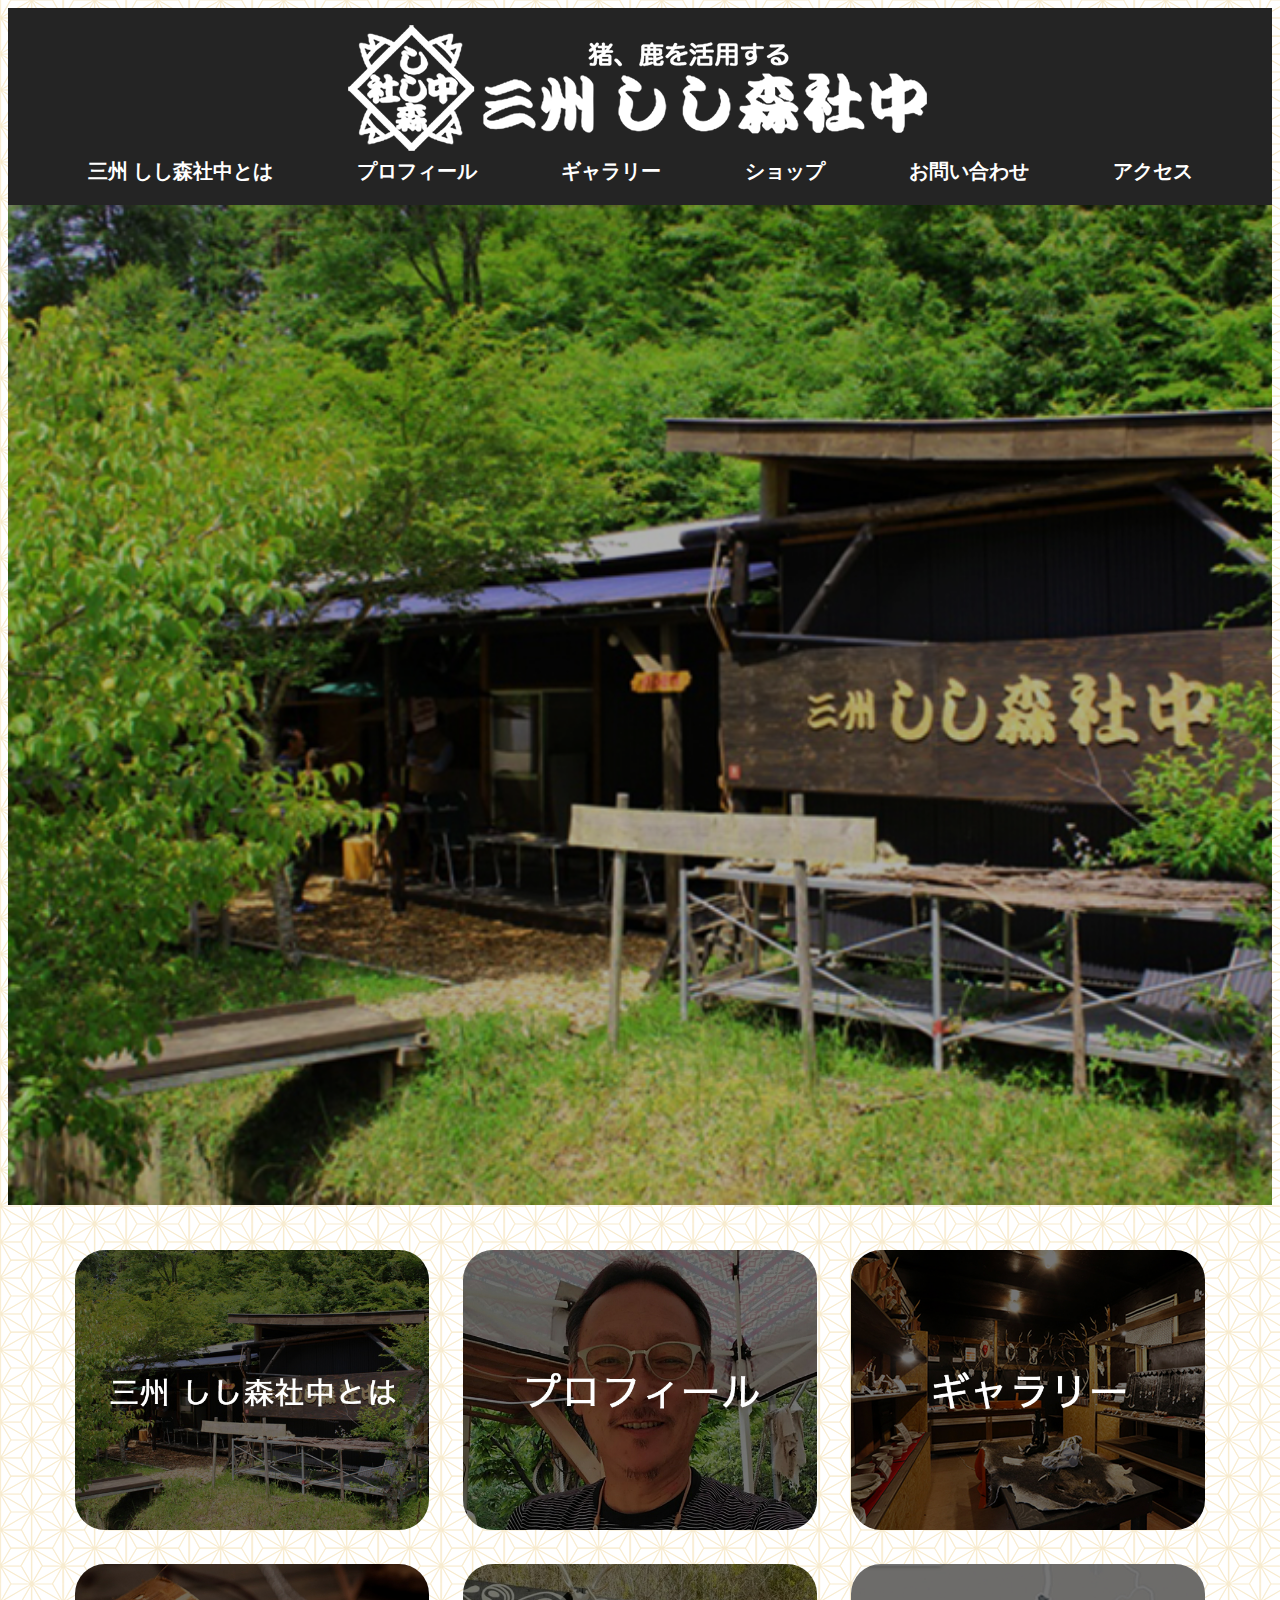
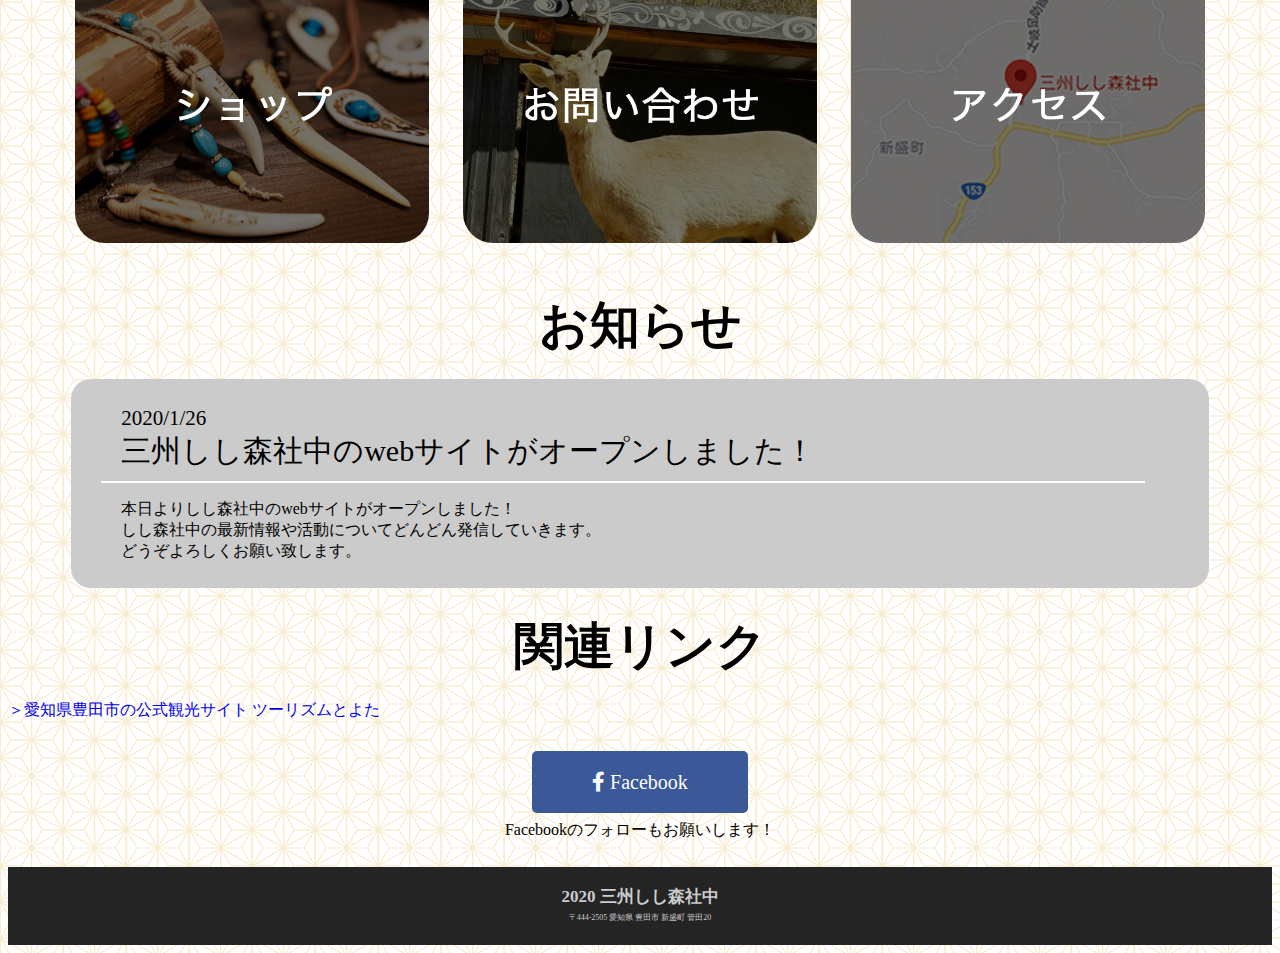
==== index.html @ e85ffc2b "Update index.html" ====
<!DOCTYPE html>
<html>
  <head>
    <meta charset="utf-8">
    <meta name="viewport" content="width=device-width, initial-scale=1.0">
    <title>三州しし森社中</title>
    <link rel="stylesheet" href="top.css">
    <link rel="stylesheet" href="top-responsive.css">
    <style>
		a {
			text-decoration: none ;
		}
	  </style>
    <link href="https://use.fontawesome.com/releases/v5.6.1/css/all.css" rel="stylesheet">
  </head>

  <body>
<!-- ヘッダー -->
    <div class="header">
      <div class="sisimori">
        <img src="sisimori-rogo.png">
      </div>
      <div class="menu">
        <a href="1-about/index.html">三州 しし森社中とは</a>
        <a href="3-profile/index.html">プロフィール</a>
        <a href="4-garaly/index.html">ギャラリー</a>
        <a href="5-shop/index.html">ショップ</a>
        <a href="6-mail/index.html">お問い合わせ</a>
	<a href="7-access/index.html">アクセス</a>
      </div>
    </div>

<!-- しし森トップ画像 -->

    <div class="main">
      <div class="black"></div>
    </div>

<!-- クリックアイコン画像 -->

    <div class="icon-container">
      <a href="1-about/index.html"><img src="icon-1.jpg" alt="#" class="top"></a>
      <a href="3-profile/index.html"><img src="icon-2.jpg" alt="#" class="top"></a>
      <a href="4-garaly/index.html"><img src="icon-3.jpg" alt="#" class="top"></a>
      <a href="5-shop/index.html"><img src="icon-4.jpg" alt="#" class="top"></a>
      <a href="6-mail/index.html"><img src="icon-5.jpg" alt="#" class="top"></a>
      <a href="7-access/index.html"><img src="icon-7.jpg" alt="#" class="top"></a>
    </div>


<!-- お知らせ欄 -->

    <div class="topic">
      <h1 class="title">お知らせ</h1>
      <!-- お知らせ1 -->
      <div class="topics">
         <div class="topic-block">
           <div class="topic-top">
             <p class="top-day">2020/1/26</p>
             <p class="top-title">三州しし森社中のwebサイトがオープンしました！</p>
           </div>
           <div class="topic-text">
             <p class="text">本日よりしし森社中のwebサイトがオープンしました！<br>しし森社中の最新情報や活動についてどんどん発信していきます。<br>どうぞよろしくお願い致します。<br></p>
           </div>
         </div>
      </div>
	    
<!-- 関連リンク -->
      <div class="rink">
       <h1 class="title">関連リンク</h1>
         <a href="https://www.tourismtoyota.jp/spots/detail/1694/">＞愛知県豊田市の公式観光サイト ツーリズムとよた</a>
      </div>    
	    
<!-- フッダー -->
    <div class="Facebook-icon">
      <a href="https://m.facebook.com/sisimori.inosika/" class="Facebook"><i class="fab fa-facebook-f"></i>  Facebook</a>
      <p>Facebookのフォローもお願いします！</p>
    </div>
    <div class="footer">
      <h1>2020 三州しし森社中</h1>
      <p>〒444-2505 愛知県 豊田市 新盛町 管田20</p>
    </div>

  </body>
---- top.css ----
body{
  background-image:url(和柄背景.png);
}
.main{
  background-image:url(top-img.jpg);
  background-size:cover;
  height:1000px;
}
.black{
  background-color:rgba(0,0,0,0.3);
  height:1000px;
}
/*　ヘッダー　*/
.header{
  background-color:#242424;
}

.sisimori{
  text-align: center;
  padding-top:15px;
}
.menu{
  text-align: center;
  padding:0px 0 20px 0;
}
.menu a{
  color:white;
  font-size: 20px;
  margin:0 40px;
  font-weight: bold;

}

/*　アイコンクリック画像　*/
.icon-container{
  text-align: center;
  margin:30px 0;
}
.icon-container img{
  width:28%;
  border-radius: 30px;
  margin:15px;
}
.icon-container img:hover{
  opacity:0.7;
}


/*　トピック　*/
.title{
  text-align: center;
  font-size: 50px;
  margin:0px 0 20px 0;
}
.topics{
  margin-bottom:25px;
}
.topic-block{
  background-color:#cbcbcb;
  border-radius: 20px;
  margin:auto;
  width:90%;
  padding:10px 0;
  margin-bottom:15px;
}
.topic-top{
  border-bottom:2px solid white;
  width:90%;
  padding-left:20px;
  padding-bottom:5px;
  margin-left:30px;
}
.topic-top p{
  margin:0px;
}
.top-day{
  font-size:21px;
  padding:17px 50px 0px 0px;
}
.top-title{
  font-size:30px;
  padding:0px 0 4px 0px;
}
.topic-text{
  padding-left:50px;
}

/*フッダー*/
.footer{
  background-color:#242424;
  color: #cbcbcb;
  text-align: center;
  margin:0px;
  padding:18px 0;
}
.footer h1{
  font-size: 17px;
  margin:0px;
}
.footer p{
  font-size: 8px;
  margin:4px;
}
.Facebook-icon{
  text-align: center;
  margin-top:50px;
}
.Facebook-icon p{
  padding:10px;
}
.Facebook{
  background-color:#3b5998;
  padding:20px 60px;
  font-size:20px;
  border-radius:5px;
  color:white;
}
---- top-responsive.css ----
@media(max-width:1000px){
  .main{
    height:500px;
  }
  .black{
    height:500px;
  }
  /*　ヘッダー　*/
  .sisimori img{
    width:50%;
  }
  .menu{
    padding:0px 0 15px 0;
    margin-top:5px;
  }
  .menu a{
    font-size: 17px;
    margin:0 15px;
    font-weight: bold;
  }
  .top-day{
    font-size:15px;
    padding:17px 50px 0px 0px;
  }
  .top-title{
    font-size:22px;
    padding:0px 0 4px 0px;
  }
}
@media(max-width:670px){
  .main{
    height:300px;
  }
  .black{
    height:300px;
  }
  /*　ヘッダー　*/
  .sisimori img{
    width:40%;
  }
  .menu{
    padding:0px 0 8px 0;
    margin-top:-5px;
  }
  .menu a{
    font-size: 8px;
    margin:0 5px;
  }
  /*　アイコンクリック画像　*/
  .icon-container{
    text-align: center;
    margin:20px 0;
  }
  .icon-container img{
    width:40%;
    border-radius: 20px;
    margin:5px;
  }
  .title{
    text-align: center;
    font-size: 30px;
    margin:0px 0 20px 0;
  }
  .topics{
    margin-bottom:25px;
  }
  .topic-block{
    background-color:#cbcbcb;
    border-radius: 20px;
    margin:auto;
    width:90%;
    padding:10px 0;
    margin-bottom:15px;
  }
  .topic-top{
    border-bottom:2px solid white;
    width:80%;
    padding-left:10px;
    padding-bottom:5px;
    margin-left:30px;
  }
  .topic-top p{
    margin:0px;
  }
  .top-day{
    font-size:10px;
    padding:0px 10px 0px 0px;
  }
  .top-title{
    font-size:15px;
    padding:0px 0;
  }
  .topic-text{
    padding-left:40px;
    font-size:10px;
  }
}
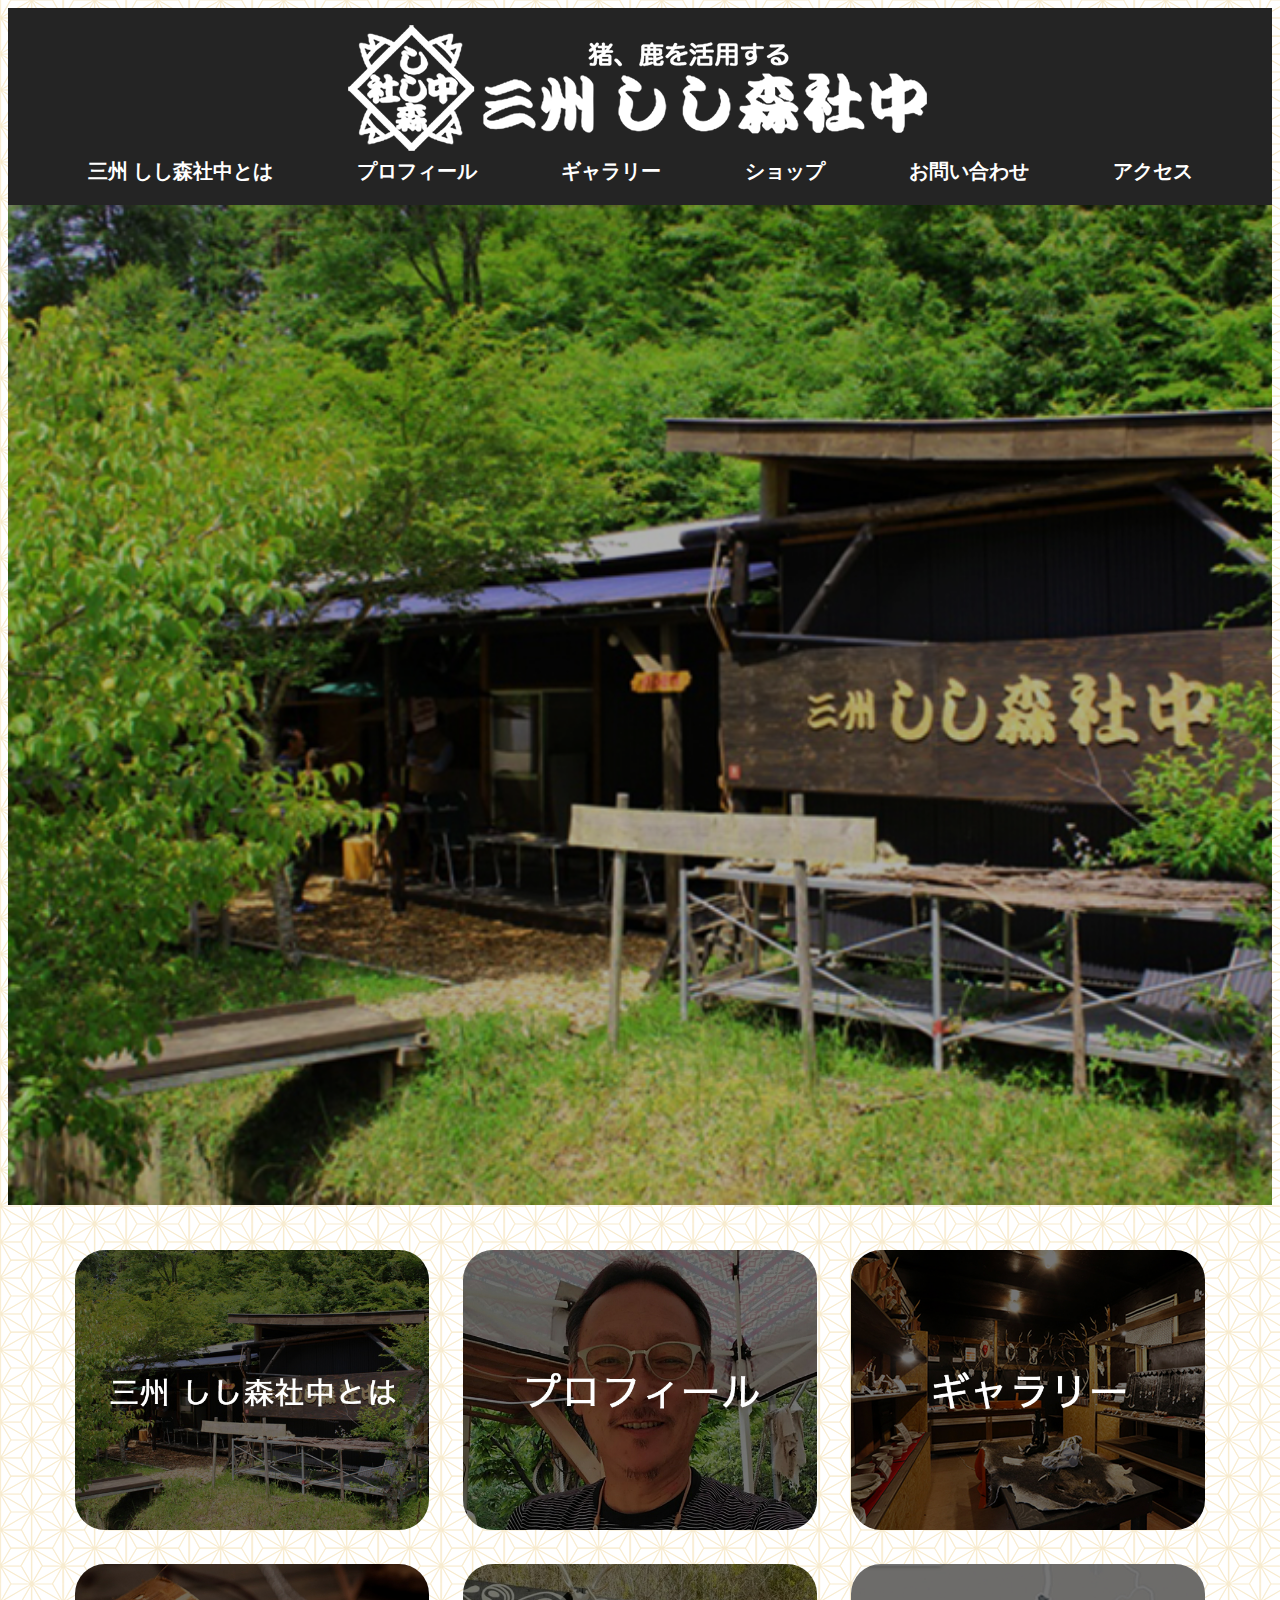
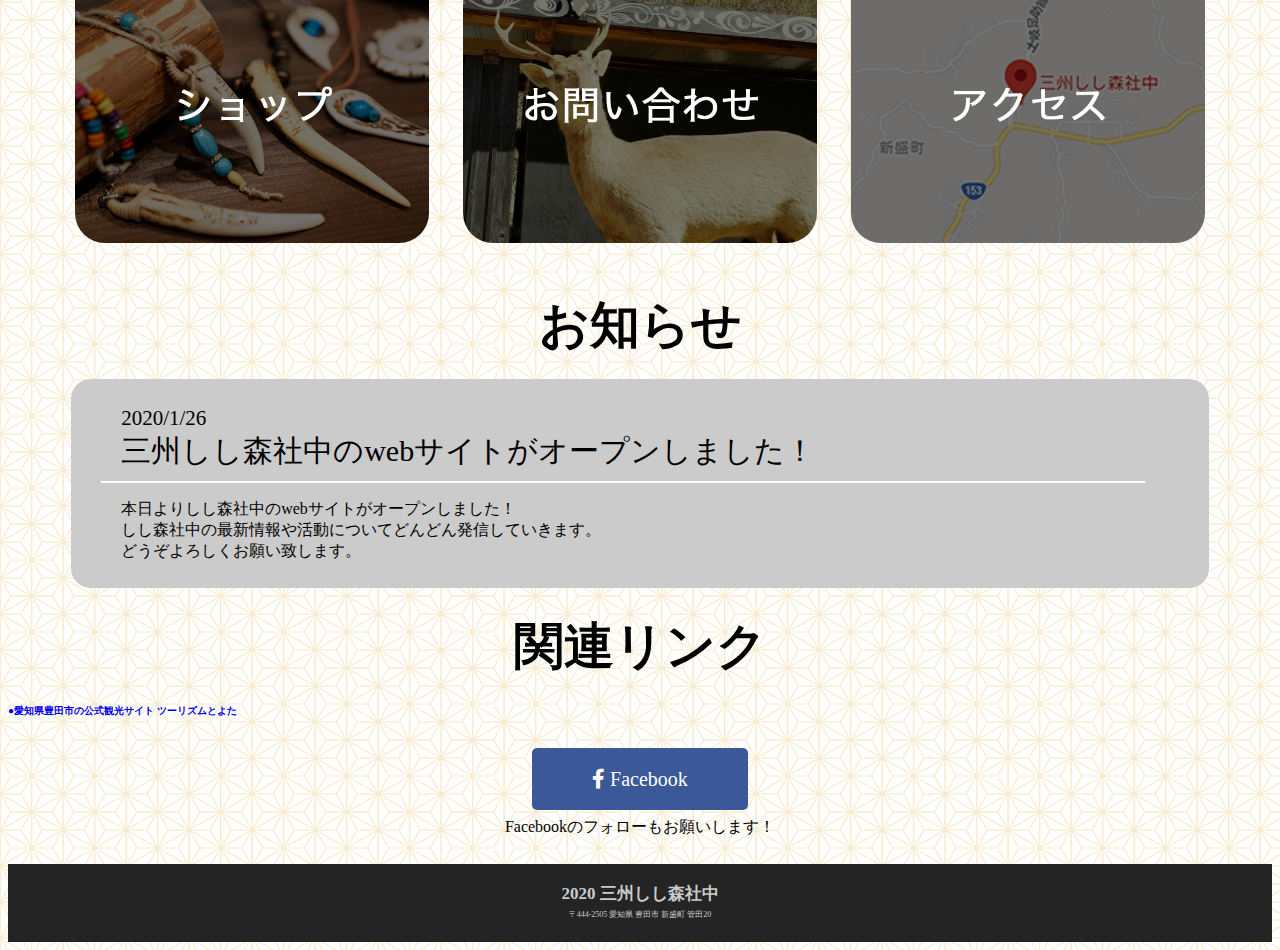
==== commit d10b4f55: "Update index.html" ====
--- a/index.html
+++ b/index.html
@@ -68,7 +68,7 @@
 <!-- 関連リンク -->
       <div class="rink">
        <h1 class="title">関連リンク</h1>
-         <a href="https://www.tourismtoyota.jp/spots/detail/1694/">＞愛知県豊田市の公式観光サイト ツーリズムとよた</a>
+         <a href="https://www.tourismtoyota.jp/spots/detail/1694/">●愛知県豊田市の公式観光サイト ツーリズムとよた</a>
       </div>    
 	    
 <!-- フッダー -->
--- a/top.css
+++ b/top.css
@@ -10,6 +10,7 @@
   background-color:rgba(0,0,0,0.3);
   height:1000px;
 }
+
 /*　ヘッダー　*/
 .header{
   background-color:#242424;
@@ -85,6 +86,13 @@
   padding-left:50px;
 }
 
+/* 関連リンク */
+.rink a{
+ font-size:10px;
+ font-weight:bold;
+ text-align:center;
+}
+
 /*フッダー*/
 .footer{
   background-color:#242424;
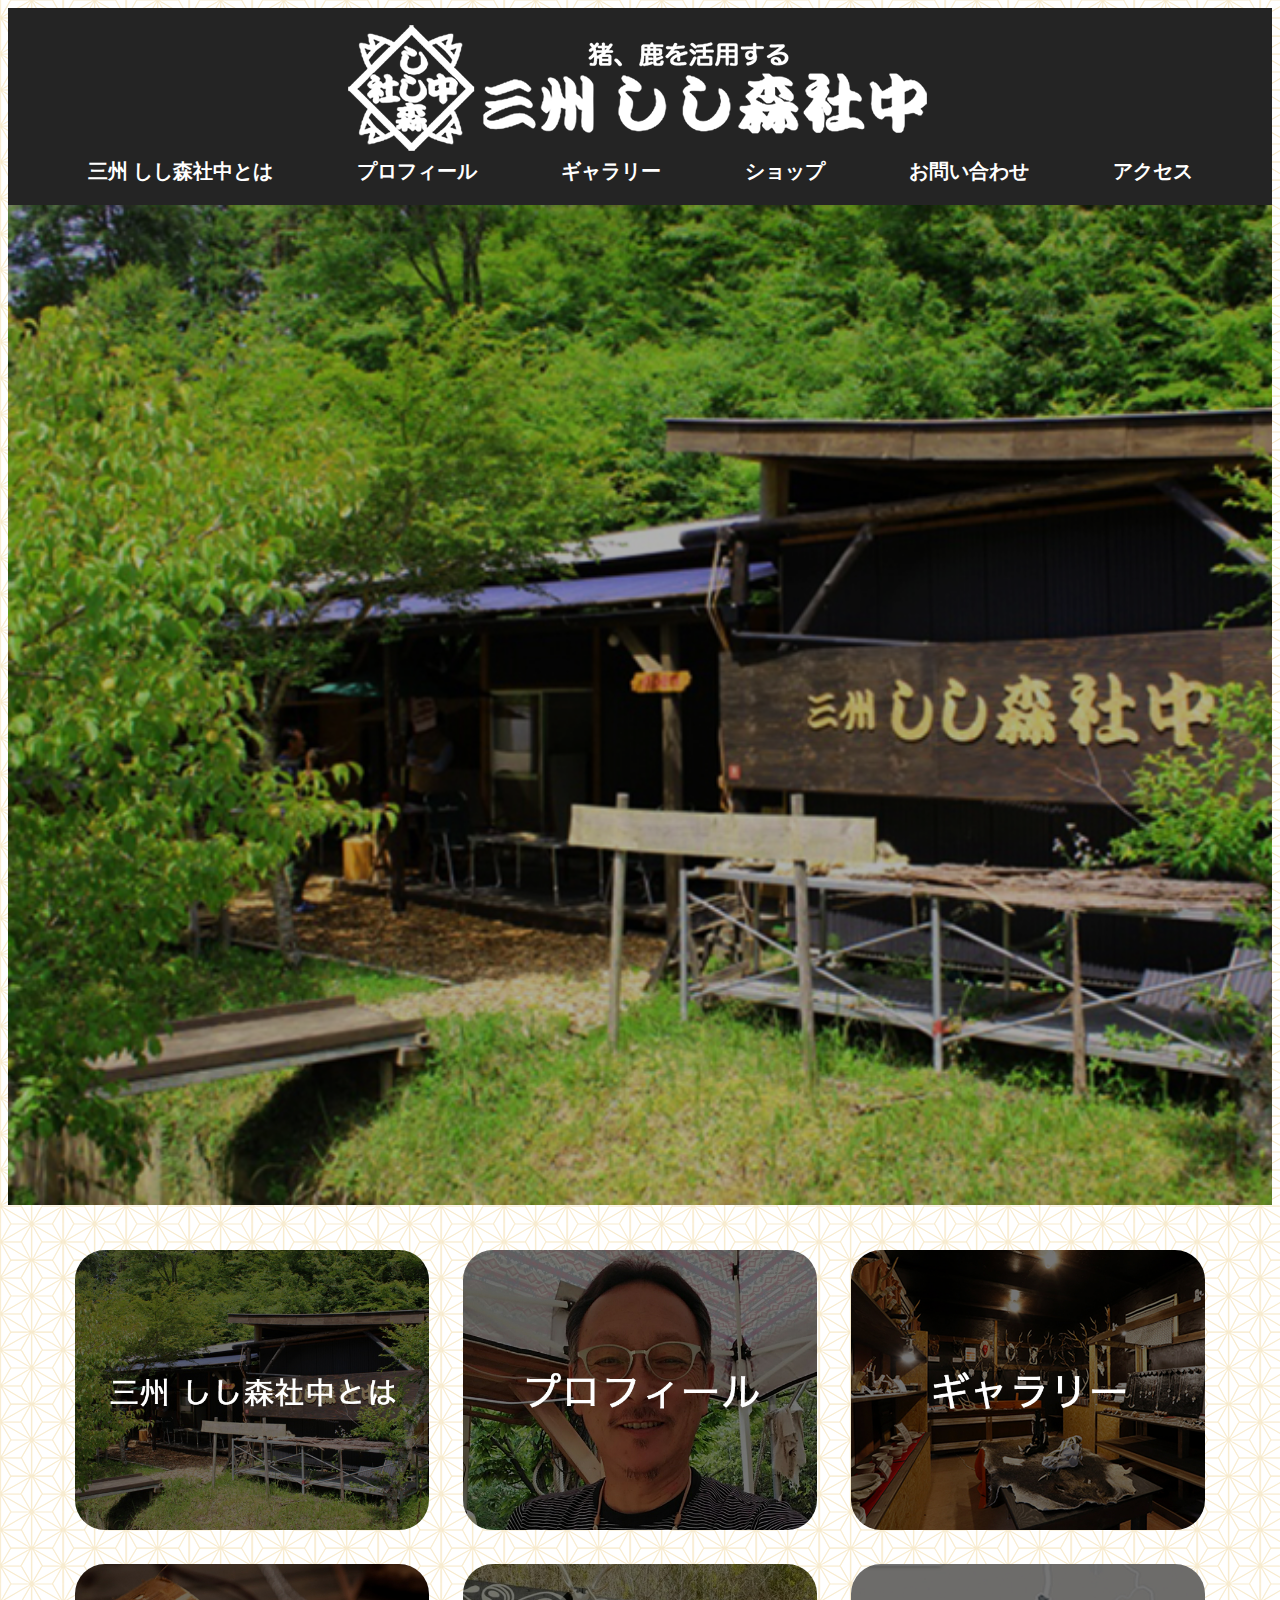
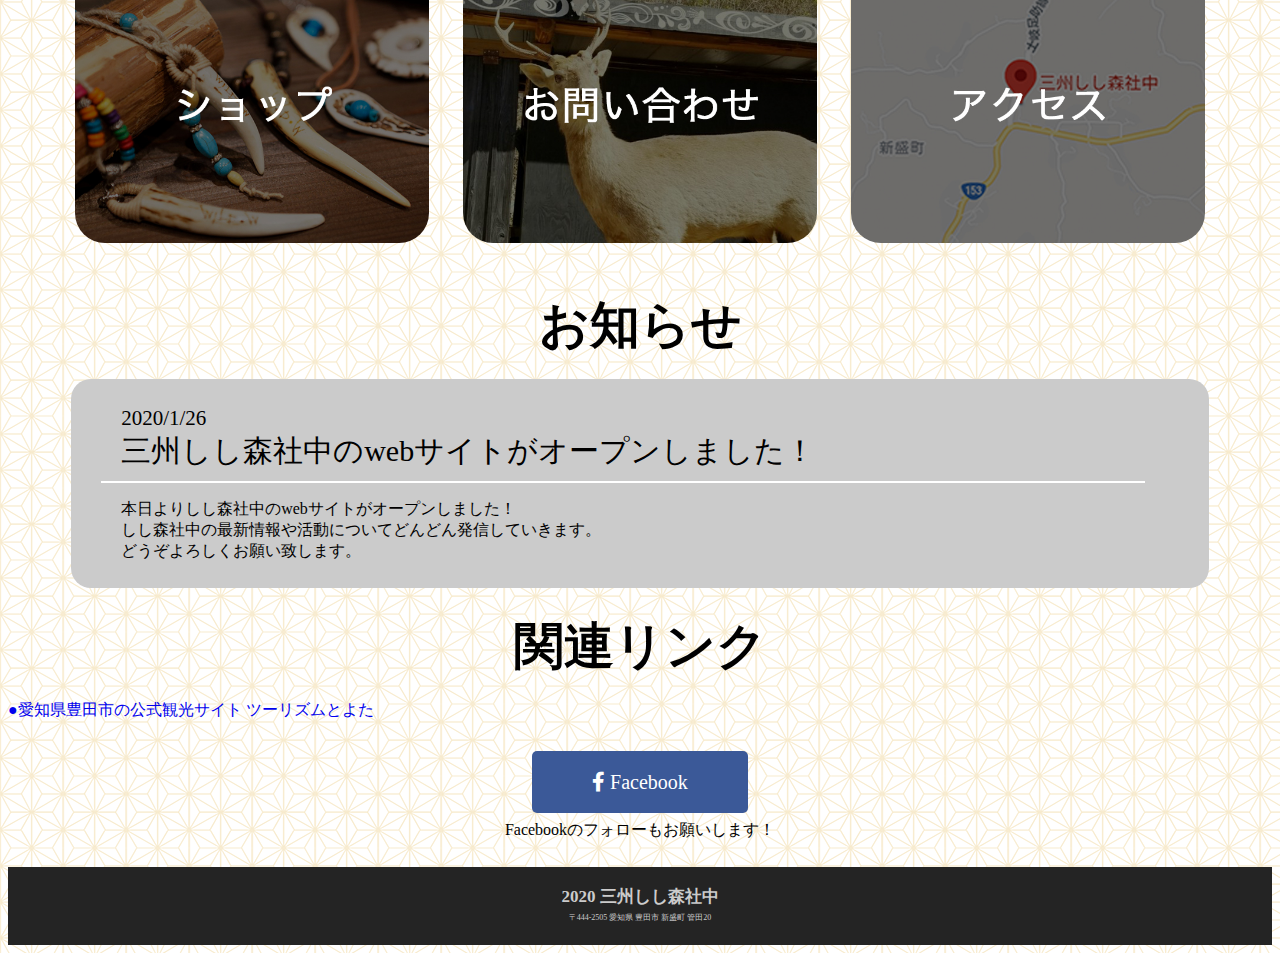
==== commit 6133bd20: "Update index.html" ====
--- a/index.html
+++ b/index.html
@@ -66,10 +66,10 @@
       </div>
 	    
 <!-- 関連リンク -->
-      <div class="rink">
-       <h1 class="title">関連リンク</h1>
-         <a href="https://www.tourismtoyota.jp/spots/detail/1694/">●愛知県豊田市の公式観光サイト ツーリズムとよた</a>
-      </div>    
+      <div class="link">
+        <h1 class="title">関連リンク</h1>
+        <a href="https://www.tourismtoyota.jp/spots/detail/1694/">●愛知県豊田市の公式観光サイト ツーリズムとよた</a>
+      </div>
 	    
 <!-- フッダー -->
     <div class="Facebook-icon">
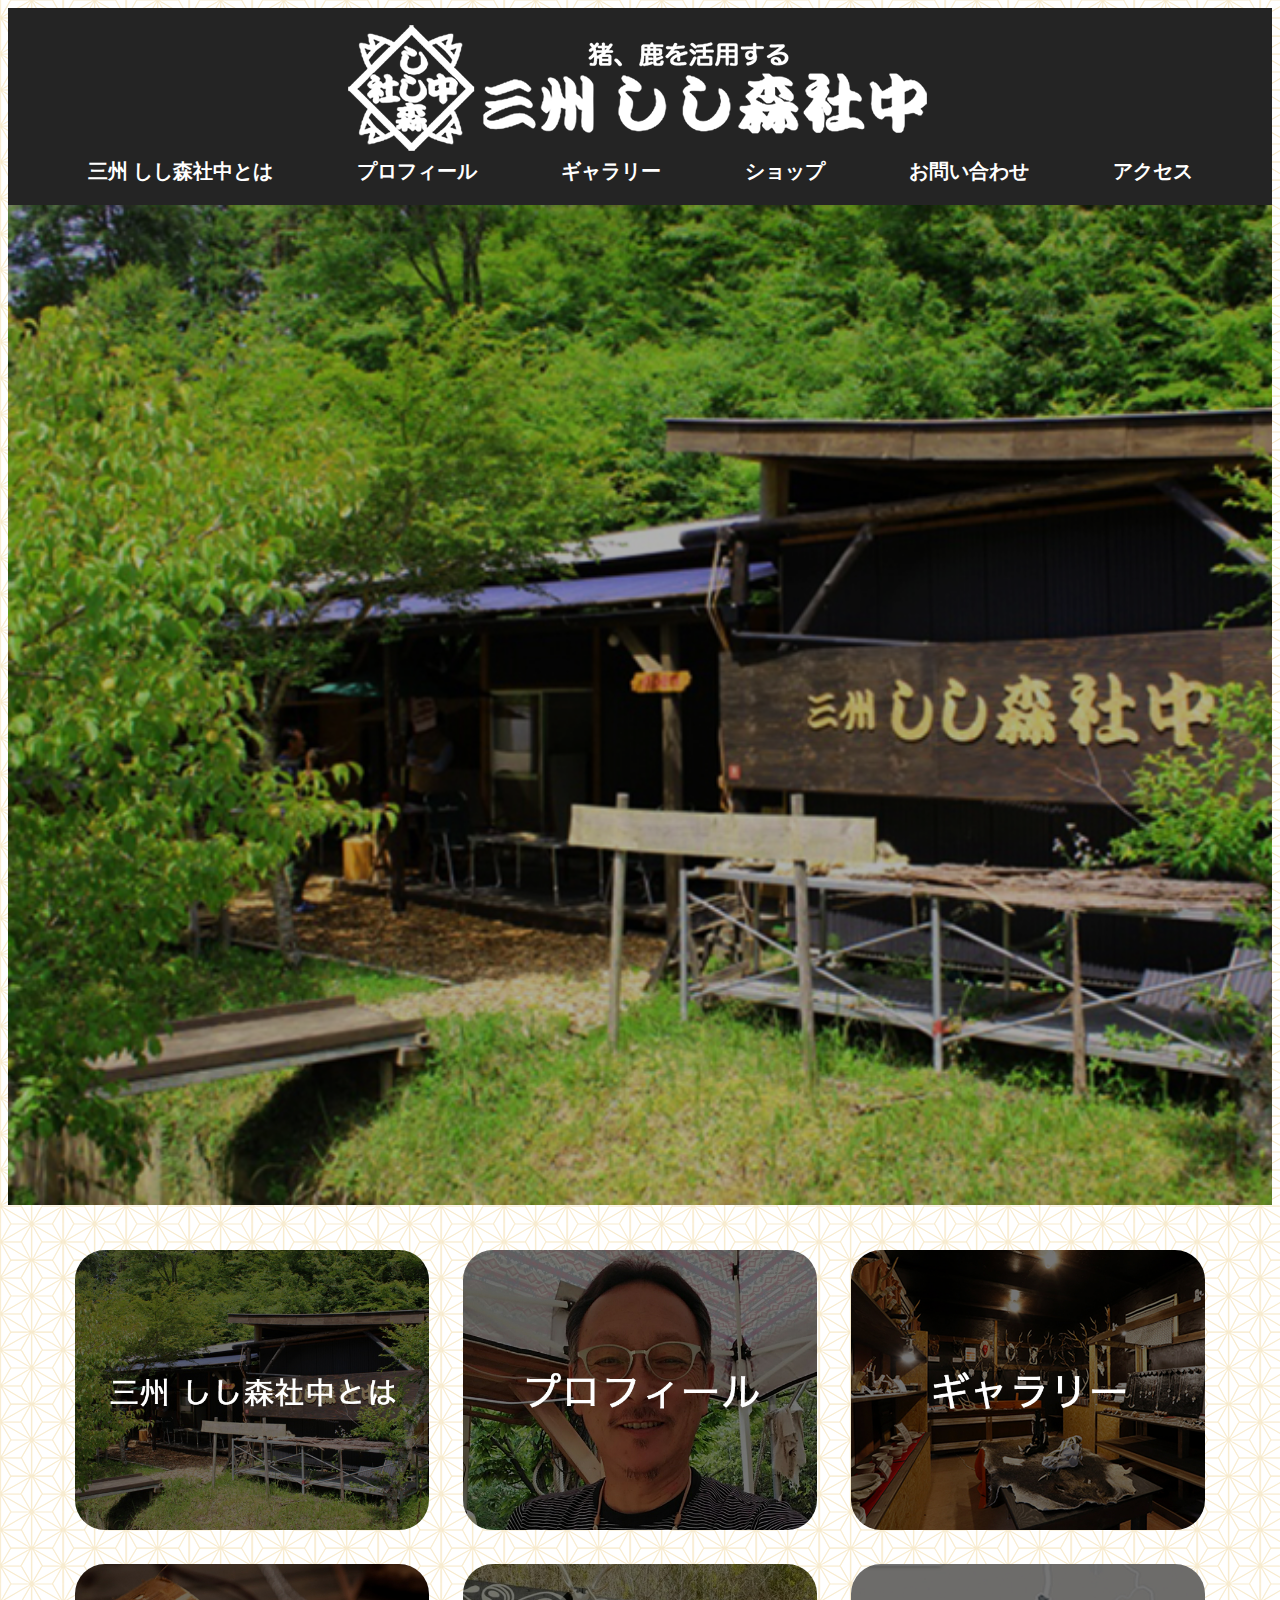
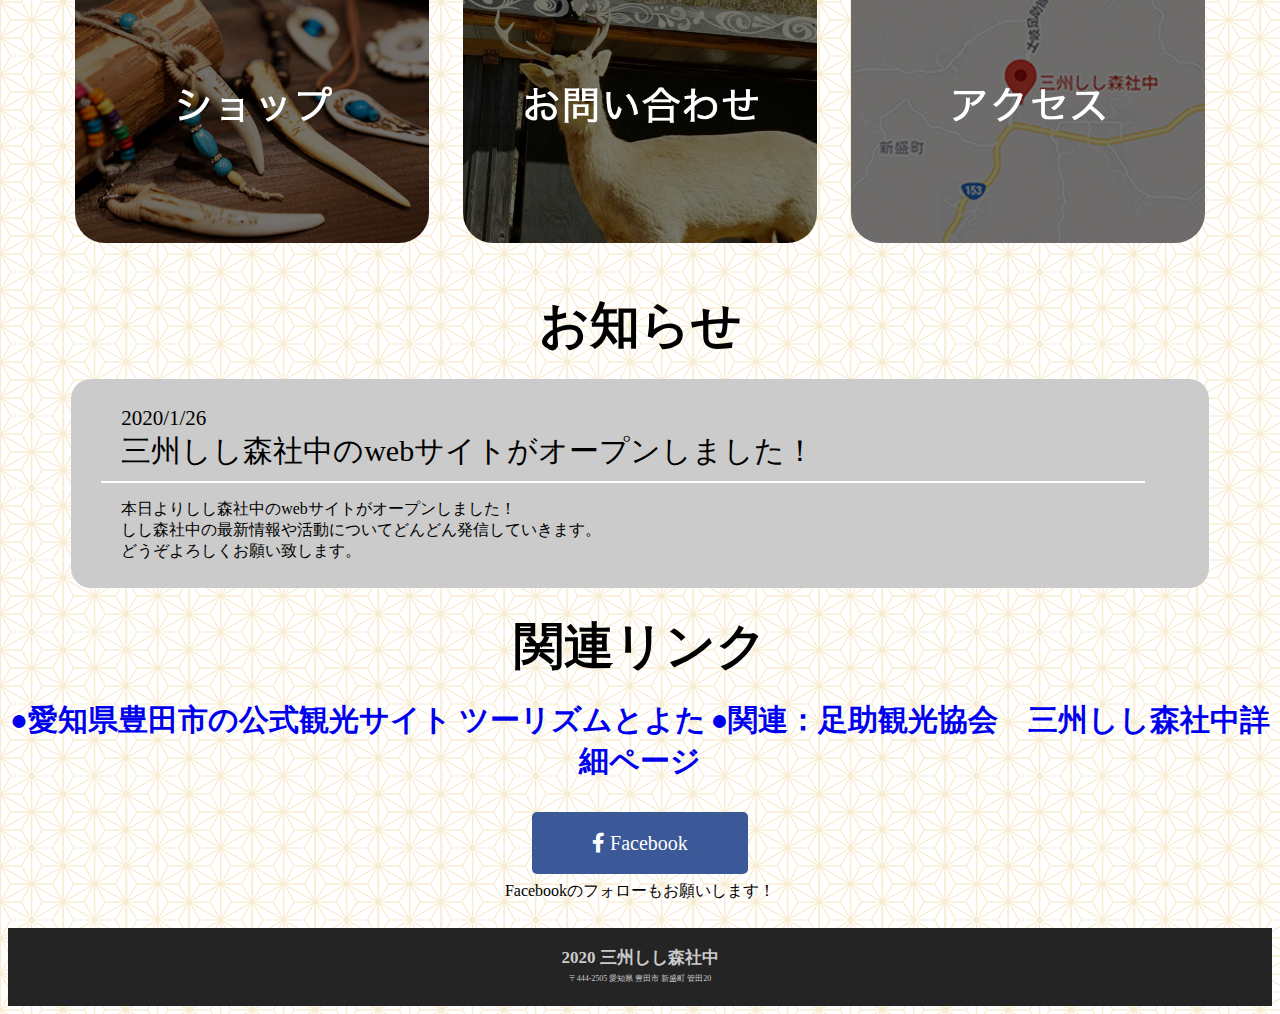
==== commit b55eb0b9: "Update index.html" ====
--- a/index.html
+++ b/index.html
@@ -69,6 +69,7 @@
       <div class="link">
         <h1 class="title">関連リンク</h1>
         <a href="https://www.tourismtoyota.jp/spots/detail/1694/">●愛知県豊田市の公式観光サイト ツーリズムとよた</a>
+	<a href="http://asuke.info/play/seeing/entry-2169.html">●関連：足助観光協会　三州しし森社中詳細ページ</a>
       </div>
 	    
 <!-- フッダー -->
--- a/top.css
+++ b/top.css
@@ -87,10 +87,12 @@
 }
 
 /* 関連リンク */
-.rink a{
- font-size:10px;
+.link{
+  text-align: center;
+}
+.link a{
+ font-size:30px;
  font-weight:bold;
- text-align:center;
 }
 
 /*フッダー*/
--- a/top-responsive.css
+++ b/top-responsive.css
@@ -94,4 +94,9 @@
     padding-left:40px;
     font-size:10px;
   }
+   /* 関連リンク */
+  .link a{
+   font-size:15px;
+   font-weight:bold;
+  }
 }
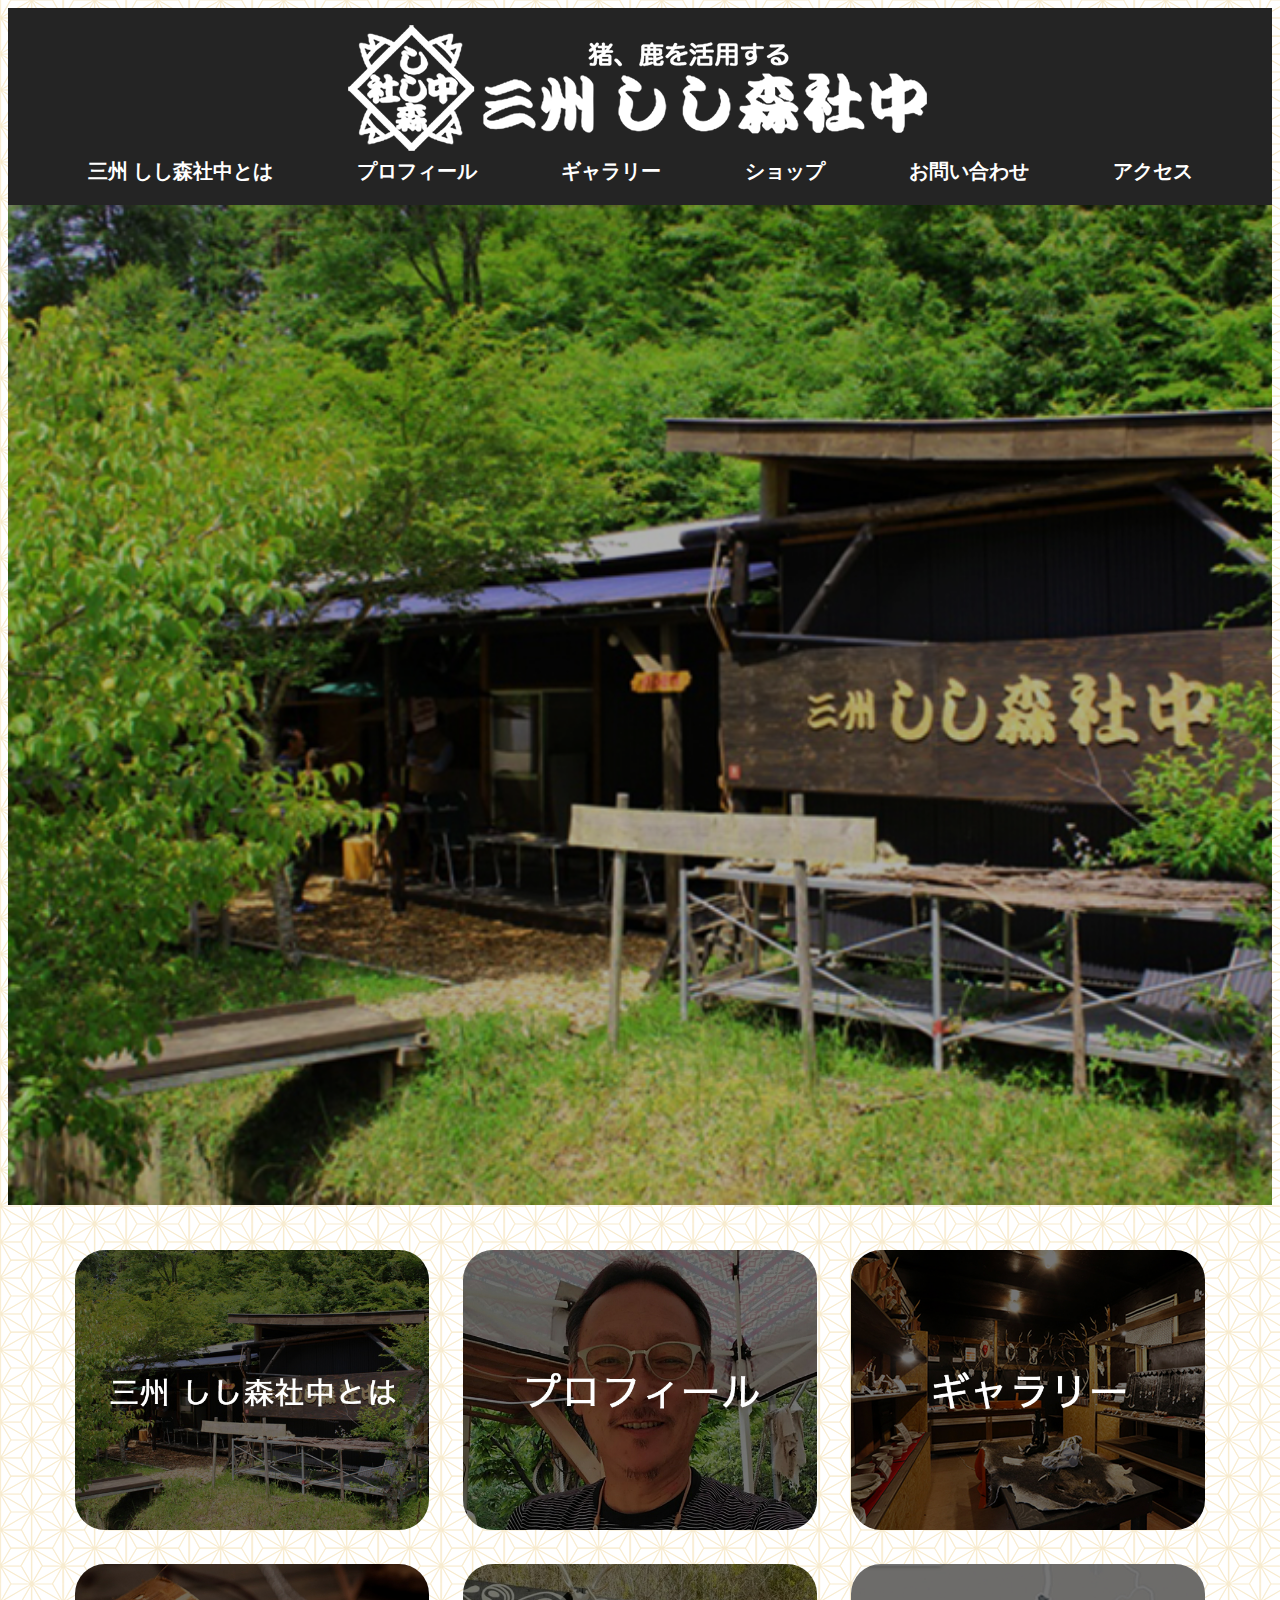
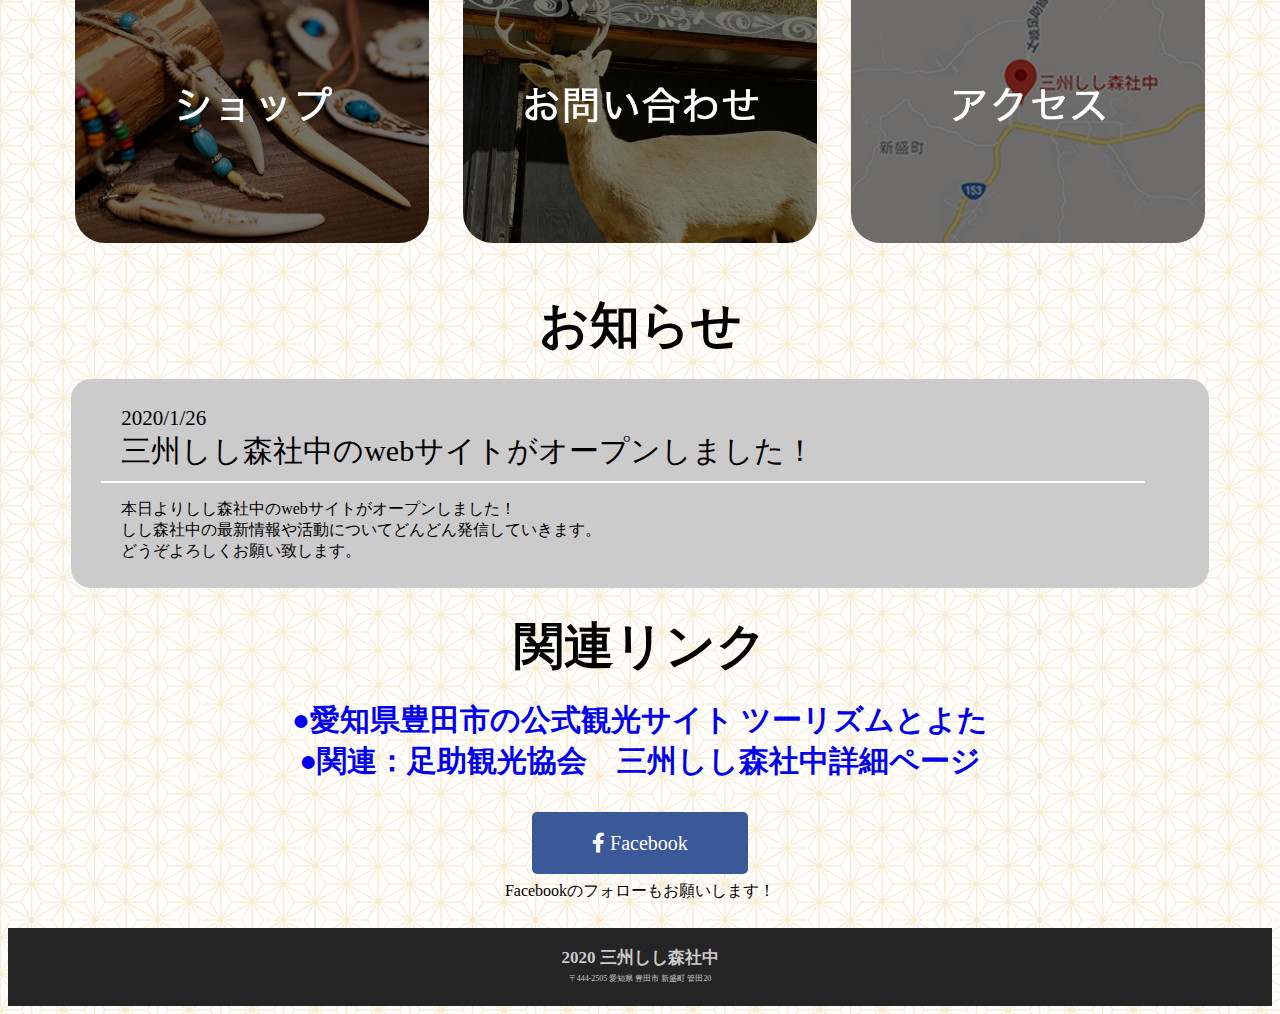
==== commit c411d059: "Update index.html" ====
--- a/index.html
+++ b/index.html
@@ -68,7 +68,7 @@
 <!-- 関連リンク -->
       <div class="link">
         <h1 class="title">関連リンク</h1>
-        <a href="https://www.tourismtoyota.jp/spots/detail/1694/">●愛知県豊田市の公式観光サイト ツーリズムとよた</a>
+        <a href="https://www.tourismtoyota.jp/spots/detail/1694/">●愛知県豊田市の公式観光サイト ツーリズムとよた</a><br>
 	<a href="http://asuke.info/play/seeing/entry-2169.html">●関連：足助観光協会　三州しし森社中詳細ページ</a>
       </div>
 	    
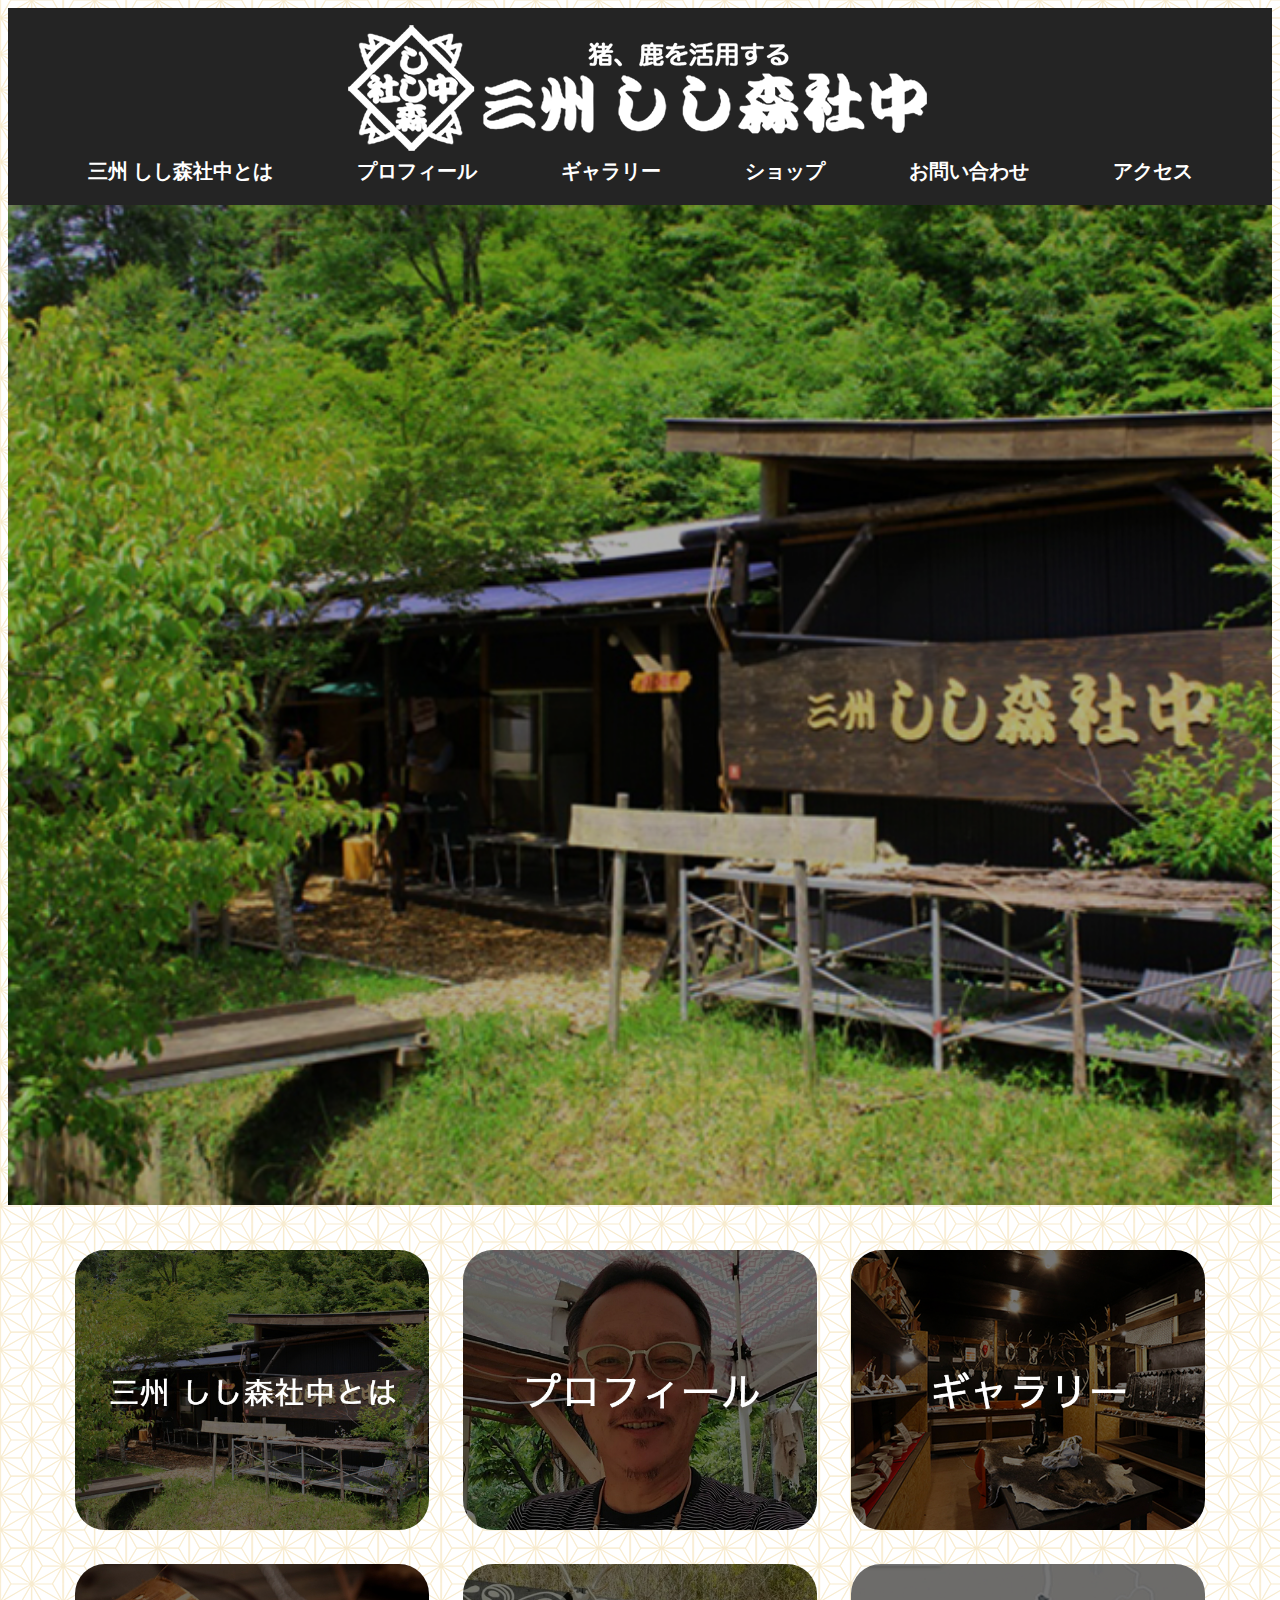
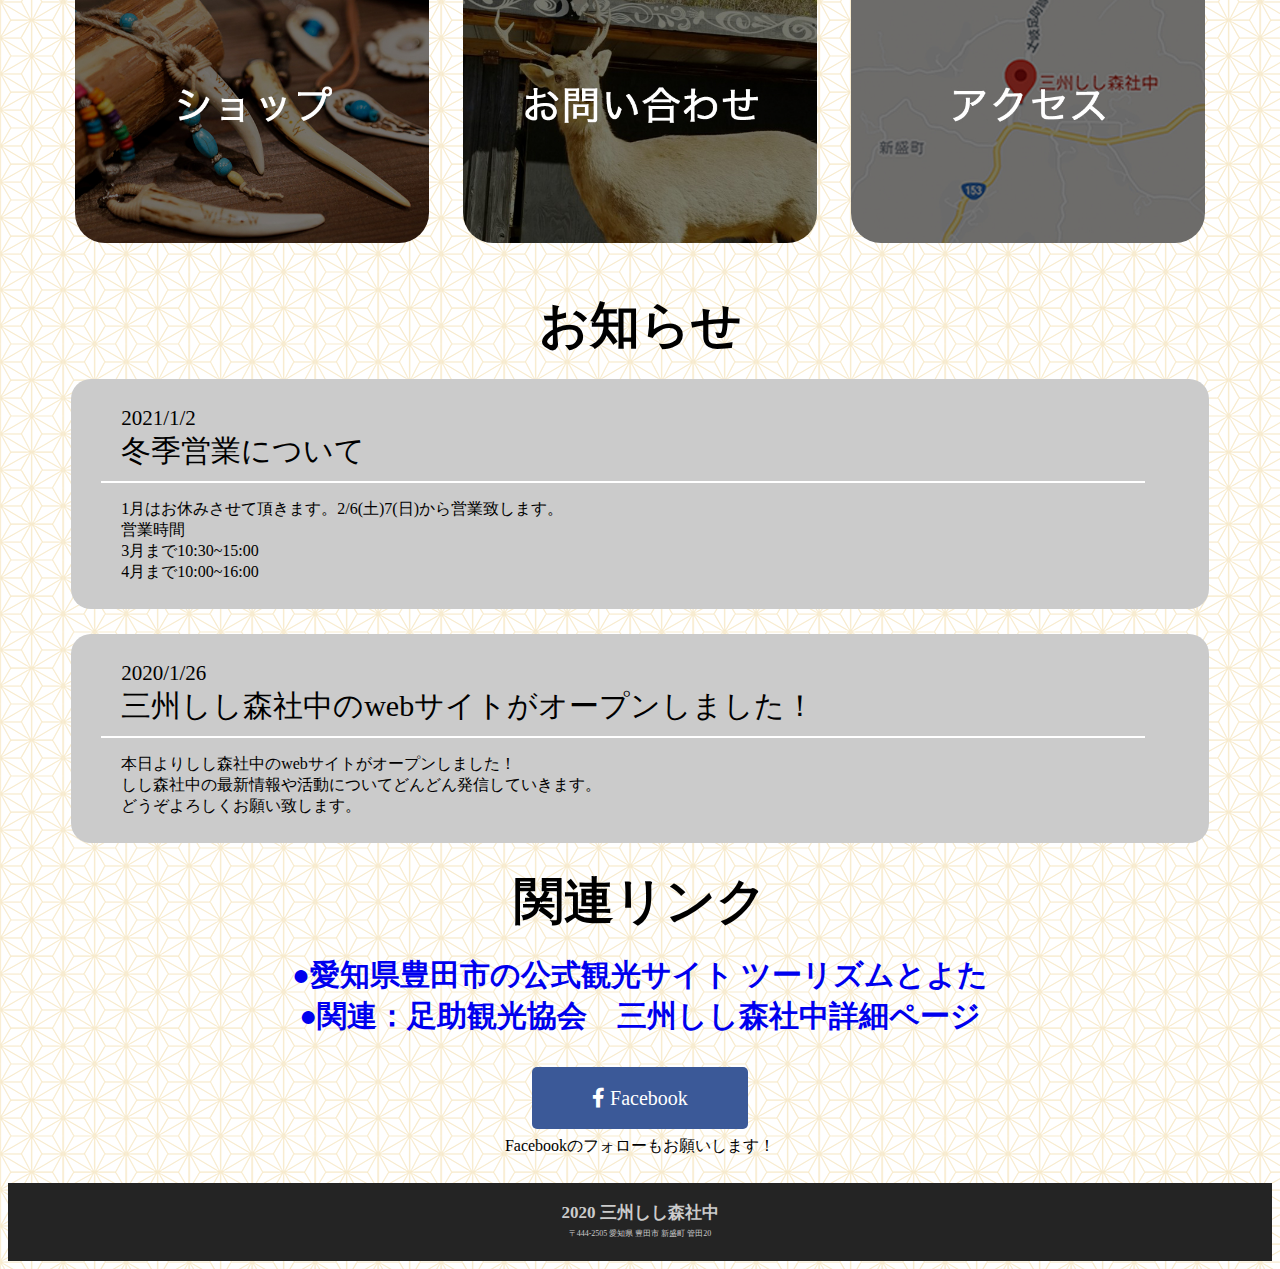
==== commit f5aa9acf: "Update index.html" ====
--- a/index.html
+++ b/index.html
@@ -53,6 +53,18 @@
     <div class="topic">
       <h1 class="title">お知らせ</h1>
       <!-- お知らせ1 -->
+       <div class="topics">
+       <div class="topic-block">
+           <div class="topic-top">
+             <p class="top-day">2021/1/2</p>
+             <p class="top-title">冬季営業について</p>
+           </div>
+           <div class="topic-text">
+             <p class="text">1月はお休みさせて頂きます。2/6(土)7(日)から営業致します。<br>営業時間<br>3月まで10:30~15:00<br>4月まで10:00~16:00</p>
+           </div>
+         </div>
+      </div>
+	    
       <div class="topics">
          <div class="topic-block">
            <div class="topic-top">
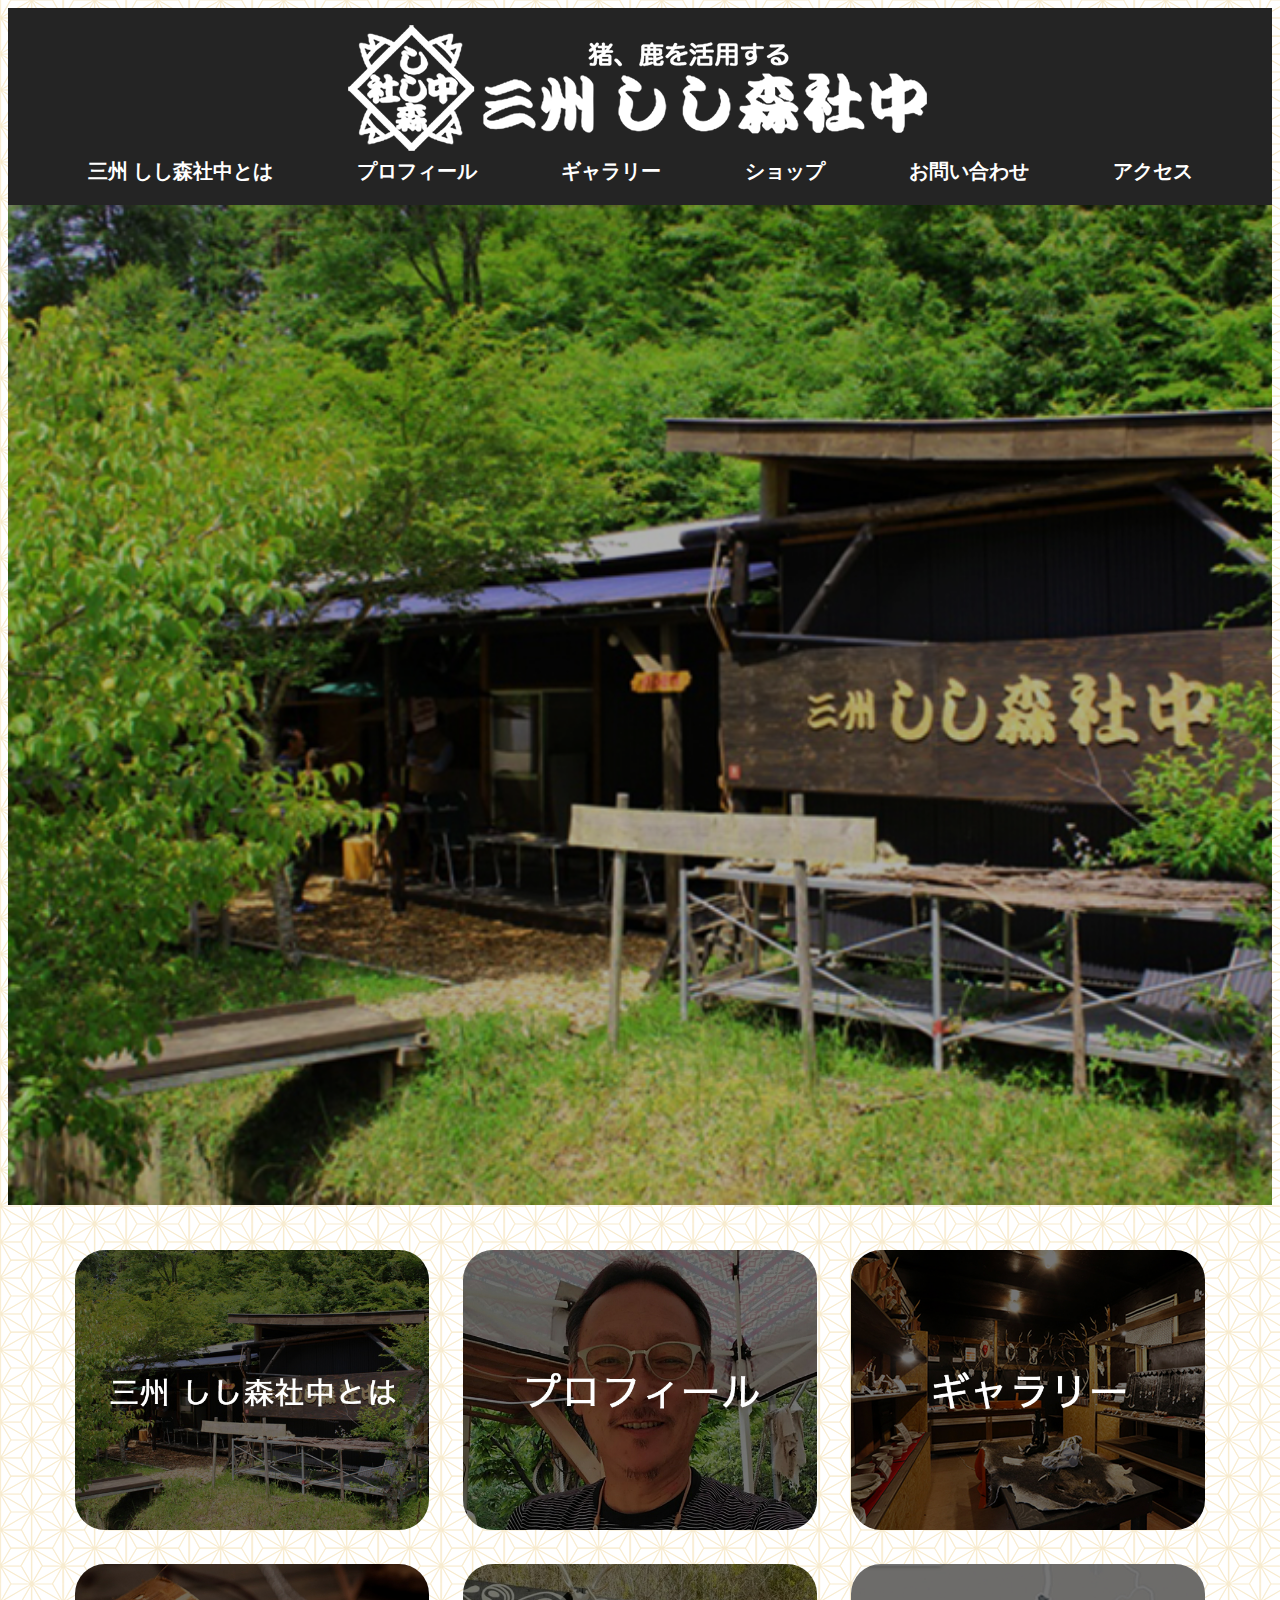
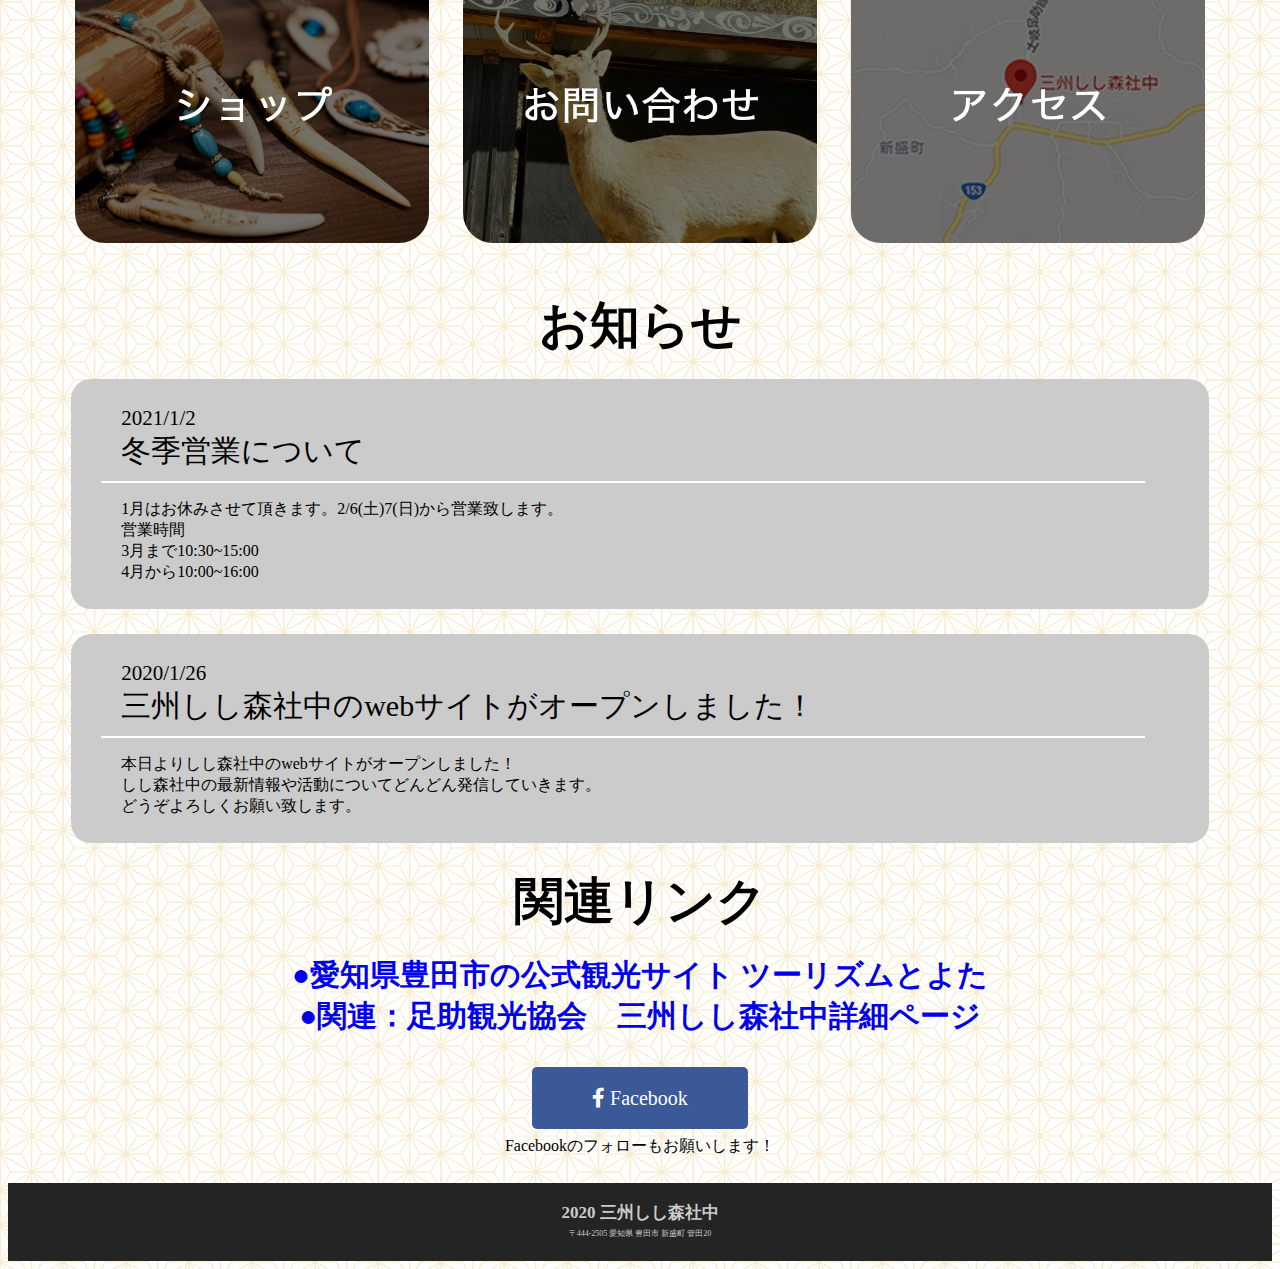
==== commit c595a2cf: "Update index.html" ====
--- a/index.html
+++ b/index.html
@@ -60,7 +60,7 @@
              <p class="top-title">冬季営業について</p>
            </div>
            <div class="topic-text">
-             <p class="text">1月はお休みさせて頂きます。2/6(土)7(日)から営業致します。<br>営業時間<br>3月まで10:30~15:00<br>4月まで10:00~16:00</p>
+             <p class="text">1月はお休みさせて頂きます。2/6(土)7(日)から営業致します。<br>営業時間<br>3月まで10:30~15:00<br>4月から10:00~16:00</p>
            </div>
          </div>
       </div>
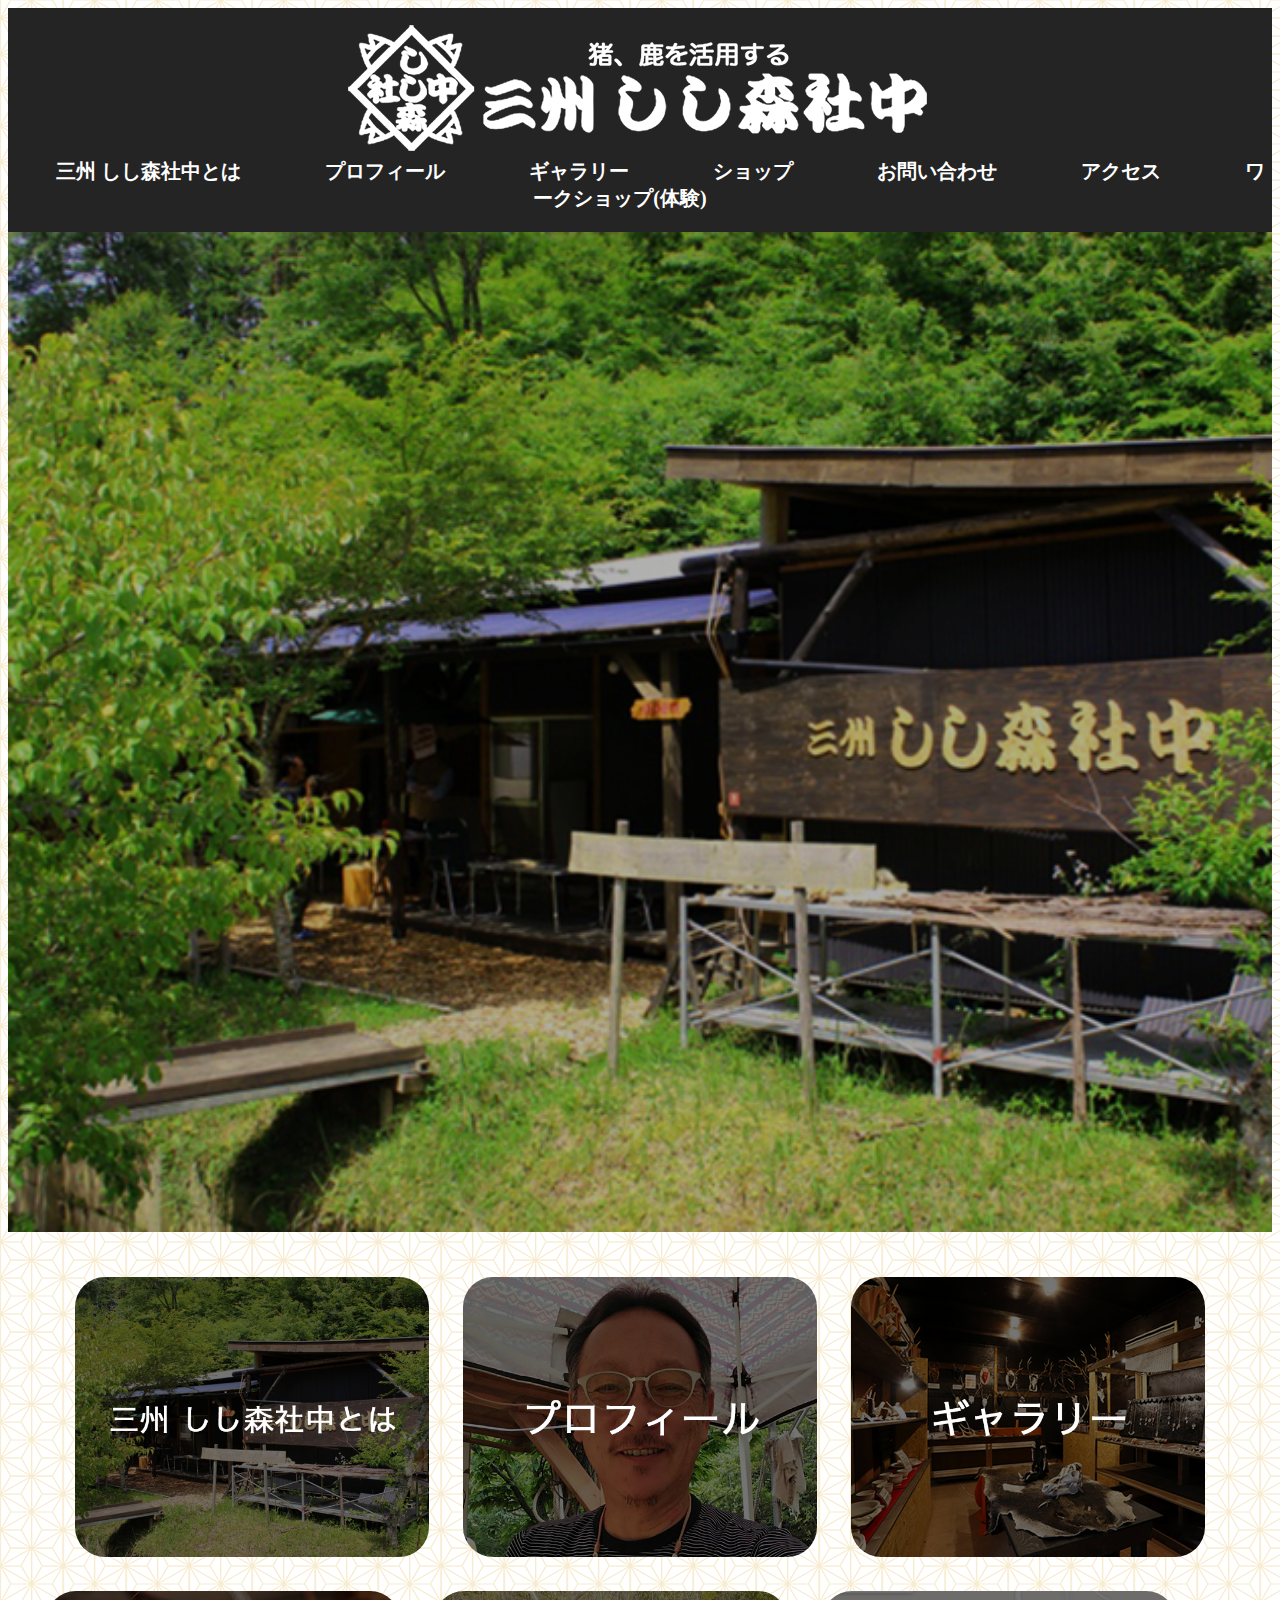
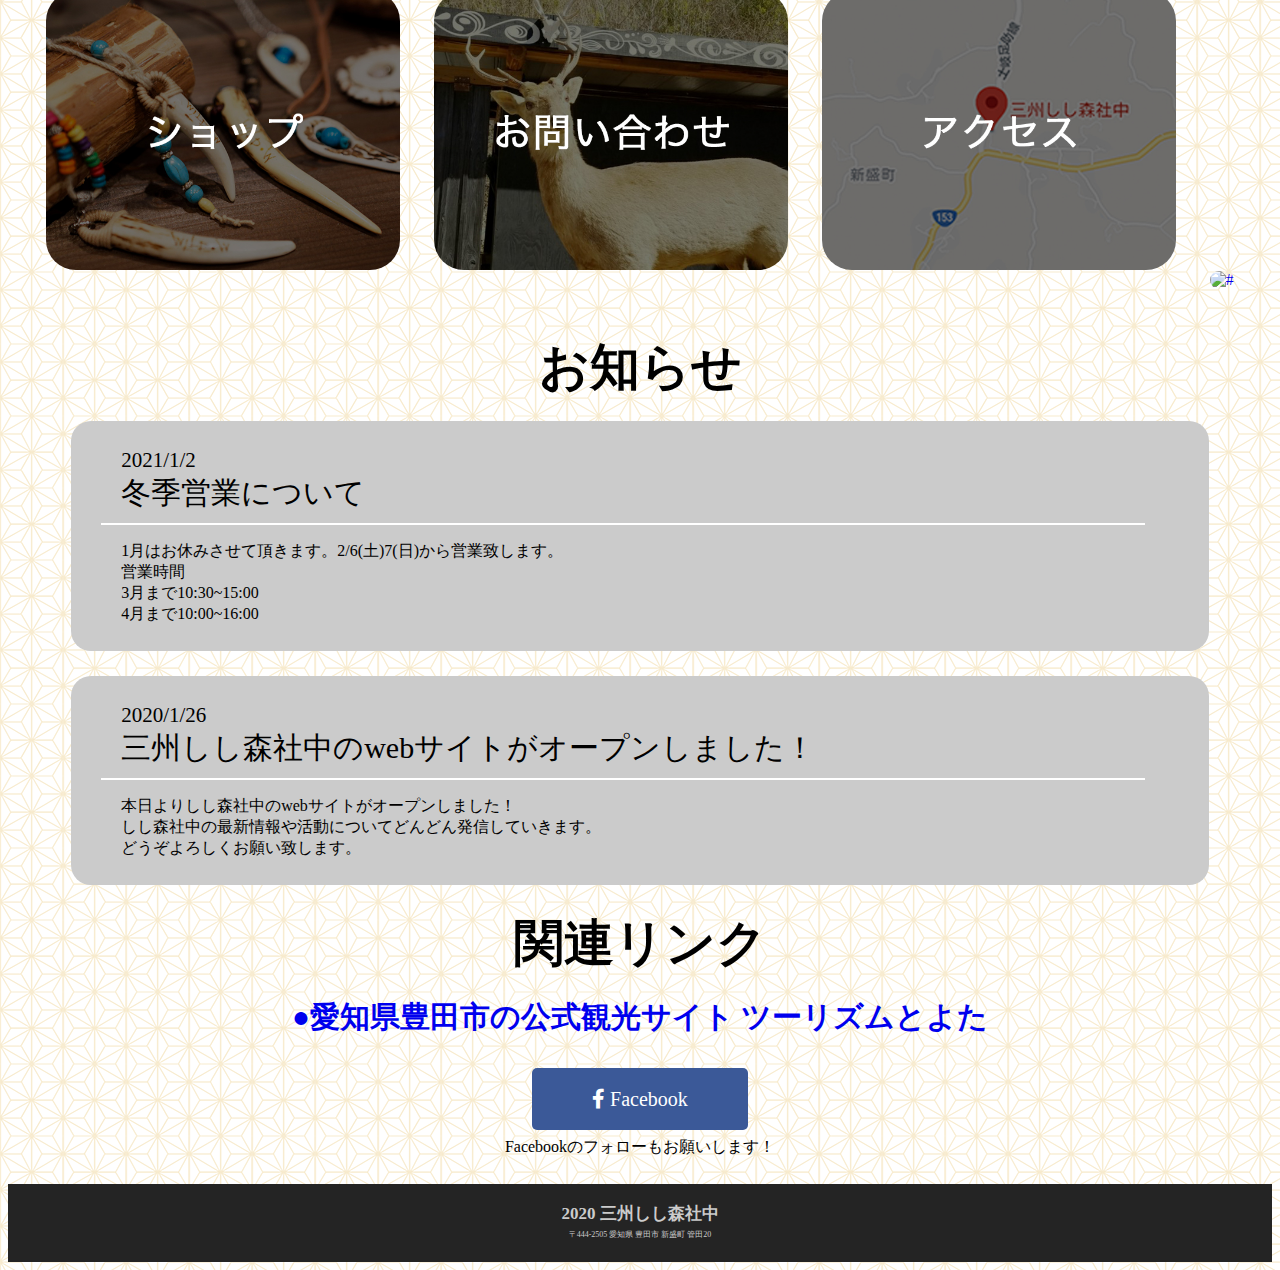
==== commit de5ca858: "Add files via upload" ====
--- a/index.html
+++ b/index.html
@@ -26,7 +26,8 @@
         <a href="4-garaly/index.html">ギャラリー</a>
         <a href="5-shop/index.html">ショップ</a>
         <a href="6-mail/index.html">お問い合わせ</a>
-	<a href="7-access/index.html">アクセス</a>
+        <a href="7-access/index.html">アクセス</a>
+        <a href="8-workshop/index.html">ワークショップ(体験)</a>
       </div>
     </div>
 
@@ -45,26 +46,26 @@
       <a href="5-shop/index.html"><img src="icon-4.jpg" alt="#" class="top"></a>
       <a href="6-mail/index.html"><img src="icon-5.jpg" alt="#" class="top"></a>
       <a href="7-access/index.html"><img src="icon-7.jpg" alt="#" class="top"></a>
+      <a href="8-workshop/index.html"><img src="icon-8.jpg" alt="#" class="top"></a>
     </div>
-
 
 <!-- お知らせ欄 -->
 
     <div class="topic">
       <h1 class="title">お知らせ</h1>
       <!-- お知らせ1 -->
-       <div class="topics">
-       <div class="topic-block">
+      <div class="topics">
+         <div class="topic-block">
            <div class="topic-top">
              <p class="top-day">2021/1/2</p>
              <p class="top-title">冬季営業について</p>
            </div>
            <div class="topic-text">
-             <p class="text">1月はお休みさせて頂きます。2/6(土)7(日)から営業致します。<br>営業時間<br>3月まで10:30~15:00<br>4月から10:00~16:00</p>
+             <p class="text">1月はお休みさせて頂きます。2/6(土)7(日)から営業致します。<br>営業時間<br>3月まで10:30~15:00<br>4月まで10:00~16:00</p>
            </div>
          </div>
       </div>
-	    
+
       <div class="topics">
          <div class="topic-block">
            <div class="topic-top">
@@ -76,14 +77,12 @@
            </div>
          </div>
       </div>
-	    
-<!-- 関連リンク -->
-      <div class="link">
-        <h1 class="title">関連リンク</h1>
-        <a href="https://www.tourismtoyota.jp/spots/detail/1694/">●愛知県豊田市の公式観光サイト ツーリズムとよた</a><br>
-	<a href="http://asuke.info/play/seeing/entry-2169.html">●関連：足助観光協会　三州しし森社中詳細ページ</a>
-      </div>
-	    
+
+      <!-- 関連リンク -->
+            <div class="link">
+             <h1 class="title">関連リンク</h1>
+               <a href="https://www.tourismtoyota.jp/spots/detail/1694/">●愛知県豊田市の公式観光サイト ツーリズムとよた</a>
+            </div>
 <!-- フッダー -->
     <div class="Facebook-icon">
       <a href="https://m.facebook.com/sisimori.inosika/" class="Facebook"><i class="fab fa-facebook-f"></i>  Facebook</a>
